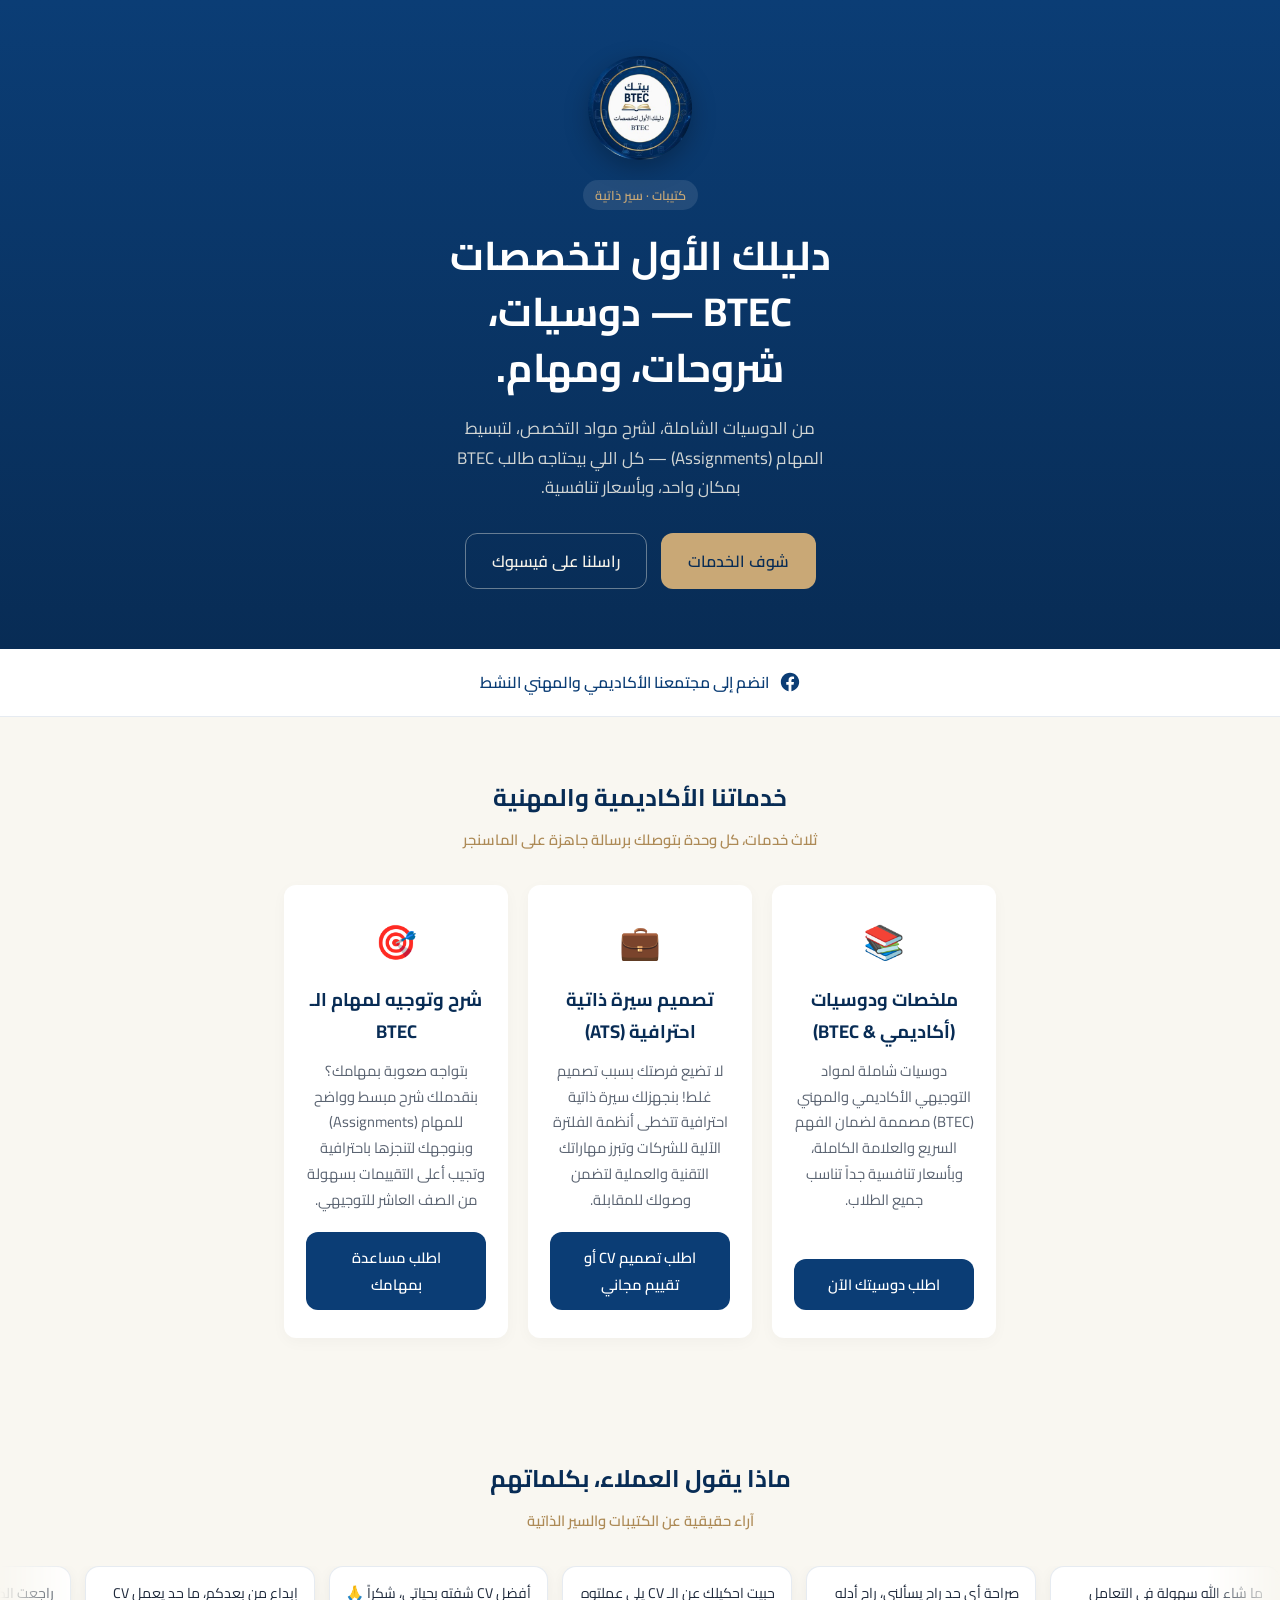
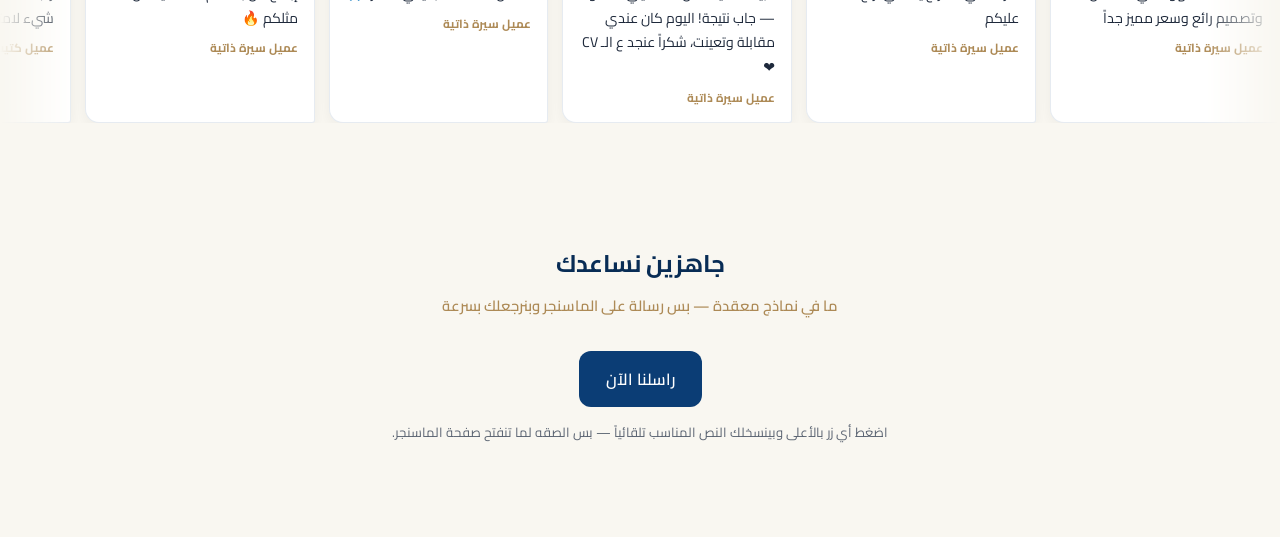
==== index.html @ 7768e893 "Rename portfolio-ar.html to index.html" ====
<!DOCTYPE html>
<html lang="ar" dir="rtl">
<head>
<meta charset="UTF-8">
<meta name="viewport" content="width=device-width, initial-scale=1, viewport-fit=cover">
<title>بيتك BTEC — دليلك الأول لتخصصات BTEC</title>
<link rel="preconnect" href="https://fonts.googleapis.com">
<link rel="preconnect" href="https://fonts.gstatic.com" crossorigin>
<link href="https://fonts.googleapis.com/css2?family=Cairo:wght@400;500;600;700;800&display=swap" rel="stylesheet">
<link rel="stylesheet" href="style.css">
</head>
<body>

<section class="hero">
  <div class="wrap">
    <img class="logo" src="[data-uri]" alt="شعار بيتك BTEC">
    <span class="tab">كتيبات · سير ذاتية</span>
    <h1>دليلك الأول لتخصصات BTEC — دوسيات، شروحات، ومهام.</h1>
    <p>من الدوسيات الشاملة، لشرح مواد التخصص، لتبسيط المهام (Assignments) — كل اللي بيحتاجه طالب BTEC بمكان واحد، وبأسعار تنافسية.</p>
    <div class="cta-row">
      <a class="btn btn-primary" href="#services">شوف الخدمات</a>
      <a class="btn btn-ghost" href="https://www.facebook.com/profile.php?id=61588063956207" target="_blank" rel="noopener">راسلنا على فيسبوك</a>
    </div>
  </div>
</section>

<div class="social-bar">
  <div class="wrap">
    <a href="https://www.facebook.com/profile.php?id=61588063956207" target="_blank" rel="noopener">
      <svg width="22" height="22" viewBox="0 0 24 24" fill="none"><path d="M22 12.06C22 6.5 17.52 2 12 2S2 6.5 2 12.06c0 5 3.66 9.15 8.44 9.94v-7.03H7.9v-2.91h2.54V9.85c0-2.5 1.49-3.89 3.77-3.89 1.09 0 2.23.2 2.23.2v2.46h-1.26c-1.24 0-1.63.77-1.63 1.56v1.88h2.78l-.44 2.91h-2.34V22c4.78-.79 8.44-4.94 8.44-9.94Z" fill="#0B3D75"/></svg>
      انضم إلى مجتمعنا الأكاديمي والمهني النشط
    </a>
  </div>
</div>

<section id="services">
  <div class="wrap">
    <div class="section-head">
      <h2>خدماتنا الأكاديمية والمهنية</h2>
      <p>ثلاث خدمات، كل وحدة بتوصلك برسالة جاهزة على الماسنجر</p>
    </div>
    <div class="services-grid">

      <div class="card service-card">
        <div class="service-icon">📚</div>
        <h3>ملخصات ودوسيات (أكاديمي &amp; BTEC)</h3>
        <p>دوسيات شاملة لمواد التوجيهي الأكاديمي والمهني (BTEC) مصممة لضمان الفهم السريع والعلامة الكاملة، وبأسعار تنافسية جداً تناسب جميع الطلاب.</p>
        <button class="service-btn" onclick="goMessenger('مرحباً، أريد الاستفسار عن الدوسيات المتوفرة')">اطلب دوسيتك الآن</button>
      </div>

      <div class="card service-card">
        <div class="service-icon">💼</div>
        <h3>تصميم سيرة ذاتية احترافية (ATS)</h3>
        <p>لا تضيع فرصتك بسبب تصميم غلط! بنجهزلك سيرة ذاتية احترافية تتخطى أنظمة الفلترة الآلية للشركات وتبرز مهاراتك التقنية والعملية لتضمن وصولك للمقابلة.</p>
        <button class="service-btn" onclick="goMessenger('مرحباً، مهتم بخدمة تصميم السيرة الذاتية بنظام ATS / أو تقييم سيرتي الحالية')">اطلب تصميم CV أو تقييم مجاني</button>
      </div>

      <div class="card service-card">
        <div class="service-icon">🎯</div>
        <h3>شرح وتوجيه لمهام الـ BTEC</h3>
        <p>بتواجه صعوبة بمهامك؟ بنقدملك شرح مبسط وواضح للمهام (Assignments) وبنوجهك لتنجزها باحترافية وتجيب أعلى التقييمات بسهولة من الصف العاشر للتوجيهي.</p>
        <button class="service-btn" onclick="goMessenger('مرحباً، عندي مهمة BTEC ومحتاج مساعدة بشرحها')">اطلب مساعدة بمهامك</button>
      </div>

    </div>
  </div>
</section>

<section id="wall">
  <div class="wrap">
    <div class="section-head">
      <h2>ماذا يقول العملاء، بكلماتهم</h2>
      <p>آراء حقيقية عن الكتيبات والسير الذاتية</p>
    </div>
  </div>
  <div class="marquee">
    <div class="marquee-track">
      <div class="bubble">ما شاء الله سهولة في التعامل وتصميم رائع وسعر مميز جداً<span class="tag">عميل سيرة ذاتية</span></div>
      <div class="bubble">صراحة أي حد راح يسألني، راح أدله عليكم<span class="tag">عميل سيرة ذاتية</span></div>
      <div class="bubble">حبيت احكيلك عن الـ CV يلي عملتوه — جاب نتيجة! اليوم كان عندي مقابلة وتعينت، شكراً عنجد ع الـ CV ❤️<span class="tag">عميل سيرة ذاتية</span></div>
      <div class="bubble">أفضل CV شفته بحياتي، شكراً 🙏<span class="tag">عميل سيرة ذاتية</span></div>
      <div class="bubble">إبداع من بعدكم، ما حد يعمل CV مثلكم 🔥<span class="tag">عميل سيرة ذاتية</span></div>
      <div class="bubble">راجعت الكتيب مرتين وكان أقرب شيء لامتحاني الفعلي<span class="tag">عميل كتيب</span></div>
      <div class="bubble">ما شاء الله سهولة في التعامل وتصميم رائع وسعر مميز جداً<span class="tag">عميل سيرة ذاتية</span></div>
      <div class="bubble">صراحة أي حد راح يسألني، راح أدله عليكم<span class="tag">عميل سيرة ذاتية</span></div>
      <div class="bubble">حبيت احكيلك عن الـ CV يلي عملتوه — جاب نتيجة! اليوم كان عندي مقابلة وتعينت، شكراً عنجد ع الـ CV ❤️<span class="tag">عميل سيرة ذاتية</span></div>
      <div class="bubble">أفضل CV شفته بحياتي، شكراً 🙏<span class="tag">عميل سيرة ذاتية</span></div>
      <div class="bubble">إبداع من بعدكم، ما حد يعمل CV مثلكم 🔥<span class="tag">عميل سيرة ذاتية</span></div>
      <div class="bubble">راجعت الكتيب مرتين وكان أقرب شيء لامتحاني الفعلي<span class="tag">عميل كتيب</span></div>
    </div>
  </div>
</section>

<footer id="contact">
  <div class="wrap" style="text-align:center;">
    <div class="section-head">
      <h2>جاهزين نساعدك</h2>
      <p>ما في نماذج معقدة — بس رسالة على الماسنجر وبنرجعلك بسرعة</p>
    </div>
    <a class="btn btn-primary" style="background:var(--primary);color:#fff;" href="https://www.facebook.com/profile.php?id=61588063956207" target="_blank" rel="noopener">راسلنا الآن</a>
    <p class="note">اضغط أي زر بالأعلى وبينسخلك النص المناسب تلقائياً — بس الصقه لما تنفتح صفحة الماسنجر.</p>
  </div>
</footer>

<script>
function goMessenger(msg){
  try{ navigator.clipboard.writeText(msg); }catch(e){}
  window.open('https://m.me/61588063956207', '_blank');
}
</script>
</body>
</html>
---- style.css ----
:root{
    --primary:#0B3D75; --primary-dk:#082C55; --gold:#C9A876; --gold-dk:#AD8A56;
    --bg:#F9F7F1; --card:#FFFFFF; --text:#1E293B; --muted:#5B6472;
    --line:rgba(11,61,117,.10);
    --cream-text:#F5F2E9;
    padding-top: env(safe-area-inset-top,0px); padding-bottom: env(safe-area-inset-bottom,0px);
  }
  *{box-sizing:border-box;}
  html{scroll-padding-top:env(safe-area-inset-top,0px); scroll-behavior:smooth;}
  body{margin:0;background:var(--bg);color:var(--text);font-family:'Cairo',system-ui,sans-serif;line-height:1.75;}
  h1,h2,h3{font-family:'Cairo',sans-serif;font-weight:700;margin:0;color:var(--primary-dk);}
  a{color:inherit;}
  img{max-width:100%;border-radius:10px;}
  .wrap{max-width:760px;margin:0 auto;padding:0 24px;}
  .tab{display:inline-block;padding:4px 12px;border-radius:20px;font-size:.8rem;color:var(--gold-dk);background:rgba(201,168,118,.15);margin-bottom:18px;font-weight:600;}

  /* HERO */
  .hero{background:linear-gradient(180deg,var(--primary) 0%,var(--primary-dk) 100%);color:var(--cream-text);padding:56px 0 60px;text-align:center;}
  .hero .wrap{max-width:680px;}
  .logo{width:104px;height:104px;border-radius:50%;object-fit:cover;margin:0 auto 20px;display:block;box-shadow:0 8px 24px rgba(0,0,0,.25);}
  .hero .tab{background:rgba(255,255,255,.1);color:var(--gold);}
  .hero h1{font-size:clamp(1.8rem,5vw,2.5rem);line-height:1.4;max-width:18ch;margin:0 auto;color:#fff;}
  .hero p{font-size:1.05rem;color:rgba(245,242,233,.85);max-width:44ch;margin:18px auto 0;}
  .cta-row{display:flex;gap:14px;flex-wrap:wrap;margin-top:30px;justify-content:center;}
  .btn{display:inline-block;padding:13px 26px;border-radius:12px;font-size:1rem;font-weight:600;text-decoration:none;border:1px solid transparent;transition:transform .15s ease;}
  .btn:hover{transform:translateY(-1px);}
  .btn-primary{background:var(--gold);color:var(--primary-dk);}
  .btn-ghost{border-color:rgba(245,242,233,.4);color:var(--cream-text);}

  /* SOCIAL BAR */
  .social-bar{background:var(--card);border-bottom:1px solid var(--line);padding:20px 0;}
  .social-bar .wrap{display:flex;align-items:center;justify-content:center;gap:10px;text-align:center;flex-wrap:wrap;}
  .social-bar a{display:flex;align-items:center;gap:10px;font-weight:600;color:var(--primary);text-decoration:none;font-size:.98rem;}
  .social-bar svg{flex:0 0 auto;}

  section{padding:60px 0;}
  .section-head{margin-bottom:32px;text-align:center;}
  .section-head h2{font-size:1.5rem;max-width:24ch;margin:0 auto;}
  .section-head p{color:var(--gold-dk);font-size:.92rem;margin-top:8px;font-weight:600;}

  /* CARD */
  .card{background:var(--card);border-radius:12px;box-shadow:0px 4px 15px rgba(0,0,0,0.03);padding:22px;}

  /* SERVICE CARDS */
  .services-grid{display:grid;grid-template-columns:repeat(3,1fr);gap:20px;}
  @media (max-width:760px){.services-grid{grid-template-columns:1fr;}}
  .service-card{display:flex;flex-direction:column;text-align:center;padding:28px 22px;transition:transform .15s ease;}
  .service-card:hover{transform:translateY(-3px);}
  .service-icon{font-size:2.1rem;margin-bottom:12px;}
  .service-card h3{font-size:1.15rem;margin-bottom:10px;}
  .service-card p{font-size:.92rem;color:var(--muted);flex:1;margin:0 0 20px;}
  .service-btn{display:inline-block;background:var(--primary);color:#fff;text-decoration:none;padding:12px 20px;border-radius:12px;font-weight:600;font-size:.92rem;border:none;cursor:pointer;font-family:inherit;transition:background .15s ease;}
  .service-btn:hover{background:var(--primary-dk);}
  .service-hint{font-size:.74rem;color:var(--muted);margin-top:10px;}

  /* WALL OF LOVE */
  .marquee{overflow:hidden;position:relative;-webkit-mask-image:linear-gradient(90deg,transparent,#000 6%,#000 94%,transparent);mask-image:linear-gradient(90deg,transparent,#000 6%,#000 94%,transparent);}
  .marquee-track{display:flex;gap:14px;width:max-content;animation:scrollrtl 36s linear infinite;}
  .marquee:hover .marquee-track{animation-play-state:paused;}
  @keyframes scrollrtl{from{transform:translateX(0);}to{transform:translateX(50%);}}
  .bubble{background:var(--card);color:var(--text);padding:14px 16px;border-radius:14px 14px 3px 14px;font-size:.88rem;max-width:230px;flex:0 0 auto;box-shadow:0px 4px 15px rgba(0,0,0,0.05);border:1px solid var(--line);}
  .bubble .tag{display:block;color:var(--gold-dk);font-size:.74rem;margin-top:8px;font-weight:700;}
  @media (prefers-reduced-motion: reduce){.marquee-track{animation:none;}}

  /* FOOTER FORM */
  footer{padding:60px 0 80px;}
  .field{margin-bottom:16px;}
  label{display:block;font-size:.86rem;margin-bottom:6px;color:var(--gold-dk);font-weight:600;}
  input,select{width:100%;padding:12px 14px;border:1px solid var(--line);border-radius:10px;background:var(--card);color:var(--text);font-family:inherit;font-size:.96rem;}
  input:focus,select:focus{outline:2px solid var(--gold);outline-offset:1px;}
  .submit-btn{background:var(--primary);color:#fff;border:none;padding:13px 28px;border-radius:12px;font-size:.98rem;cursor:pointer;font-family:inherit;font-weight:600;}
  .submit-btn:hover{background:var(--primary-dk);}
  .note{font-size:.82rem;color:var(--muted);margin-top:14px;}
  .status{font-size:.9rem;margin-top:12px;color:var(--primary);}
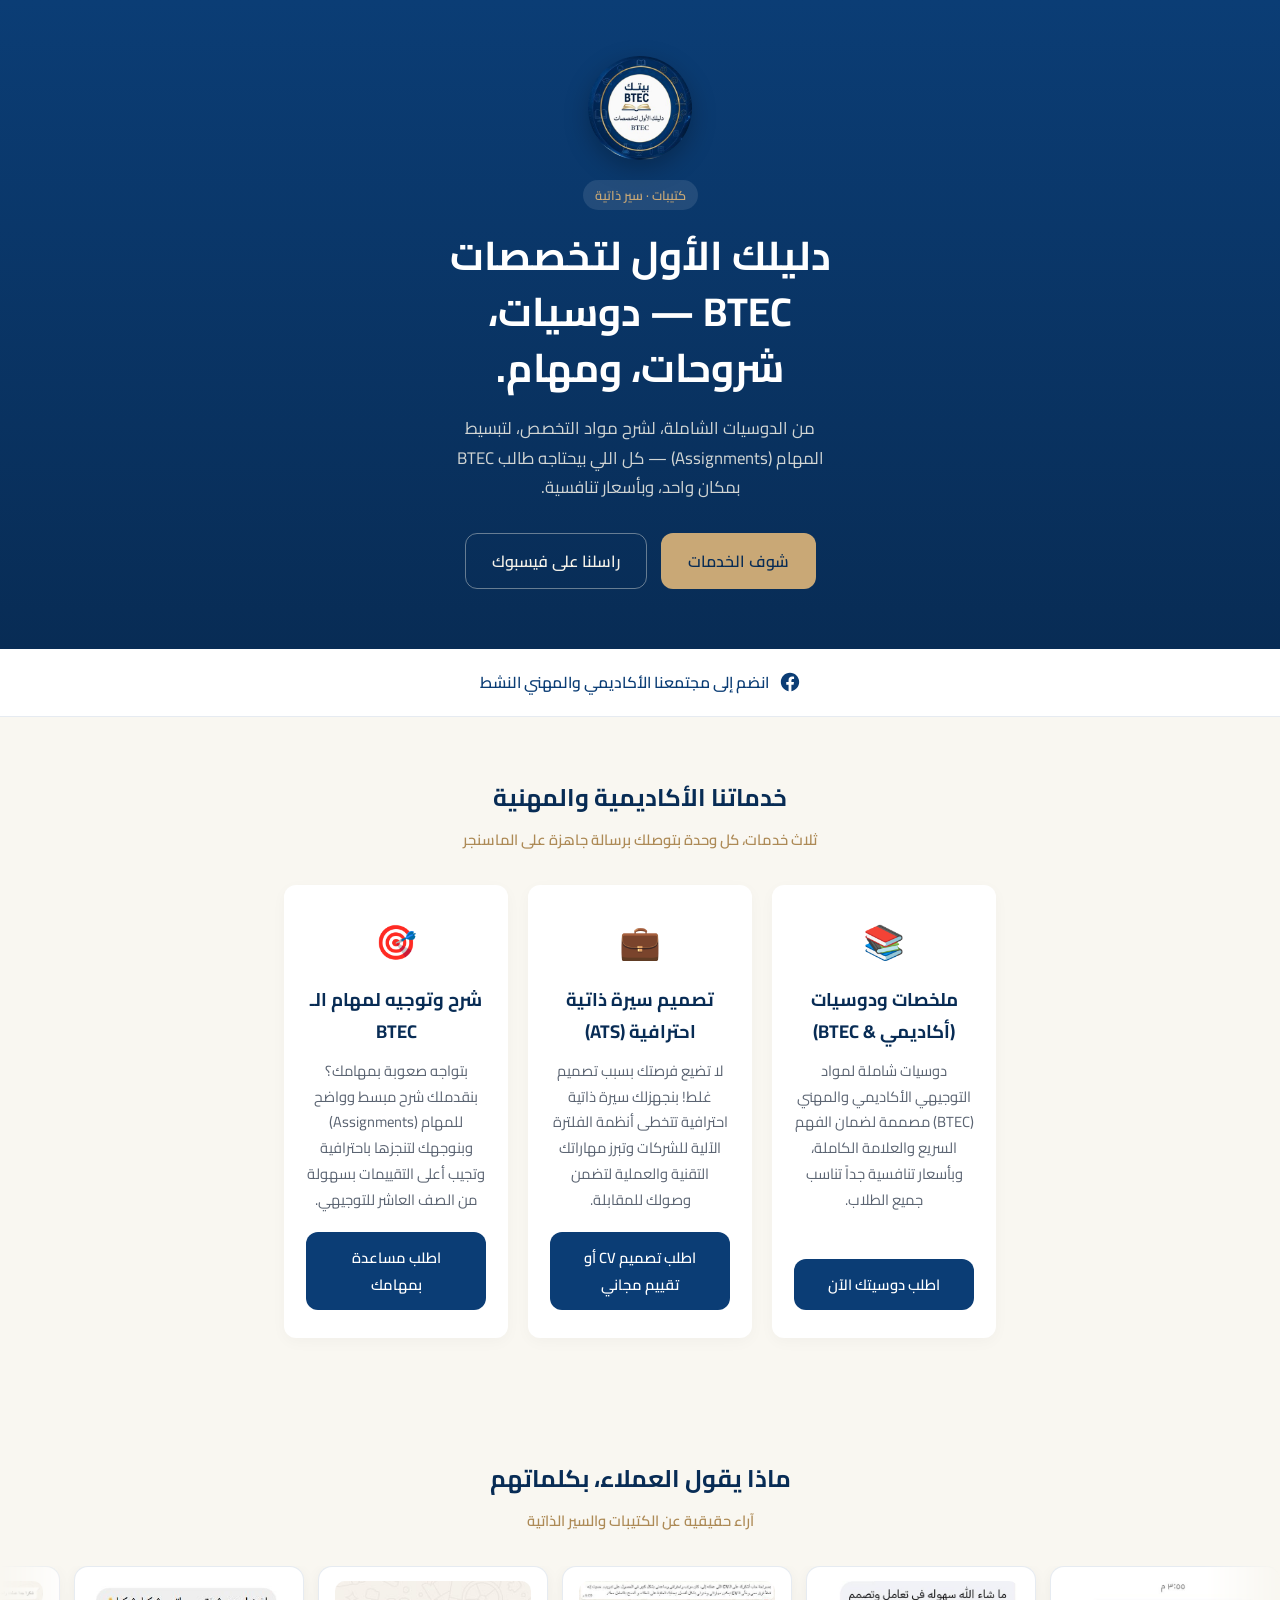
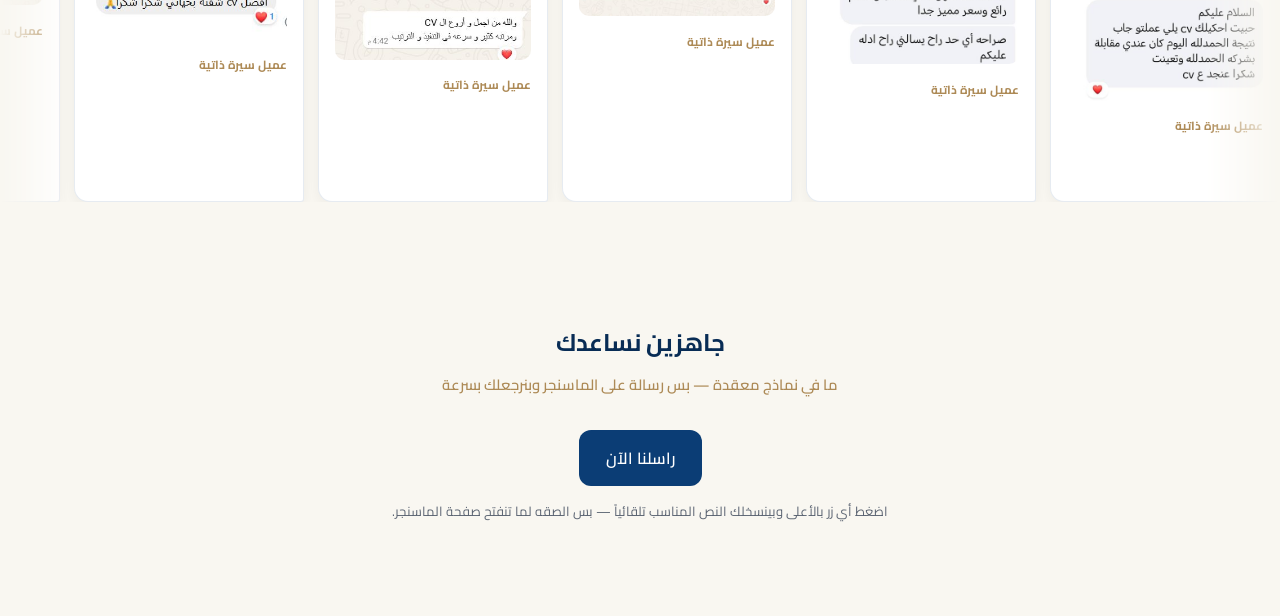
==== commit 283c208e: "Add real feedback screenshots" ====
--- a/index.html
+++ b/index.html
@@ -75,19 +75,25 @@
   </div>
   <div class="marquee">
     <div class="marquee-track">
-      <div class="bubble">ما شاء الله سهولة في التعامل وتصميم رائع وسعر مميز جداً<span class="tag">عميل سيرة ذاتية</span></div>
-      <div class="bubble">صراحة أي حد راح يسألني، راح أدله عليكم<span class="tag">عميل سيرة ذاتية</span></div>
-      <div class="bubble">حبيت احكيلك عن الـ CV يلي عملتوه — جاب نتيجة! اليوم كان عندي مقابلة وتعينت، شكراً عنجد ع الـ CV ❤️<span class="tag">عميل سيرة ذاتية</span></div>
-      <div class="bubble">أفضل CV شفته بحياتي، شكراً 🙏<span class="tag">عميل سيرة ذاتية</span></div>
-      <div class="bubble">إبداع من بعدكم، ما حد يعمل CV مثلكم 🔥<span class="tag">عميل سيرة ذاتية</span></div>
-      <div class="bubble">راجعت الكتيب مرتين وكان أقرب شيء لامتحاني الفعلي<span class="tag">عميل كتيب</span></div>
-      <div class="bubble">ما شاء الله سهولة في التعامل وتصميم رائع وسعر مميز جداً<span class="tag">عميل سيرة ذاتية</span></div>
-      <div class="bubble">صراحة أي حد راح يسألني، راح أدله عليكم<span class="tag">عميل سيرة ذاتية</span></div>
-      <div class="bubble">حبيت احكيلك عن الـ CV يلي عملتوه — جاب نتيجة! اليوم كان عندي مقابلة وتعينت، شكراً عنجد ع الـ CV ❤️<span class="tag">عميل سيرة ذاتية</span></div>
-      <div class="bubble">أفضل CV شفته بحياتي، شكراً 🙏<span class="tag">عميل سيرة ذاتية</span></div>
-      <div class="bubble">إبداع من بعدكم، ما حد يعمل CV مثلكم 🔥<span class="tag">عميل سيرة ذاتية</span></div>
-      <div class="bubble">راجعت الكتيب مرتين وكان أقرب شيء لامتحاني الفعلي<span class="tag">عميل كتيب</span></div>
-    </div>
+      <div class="bubble"><img src="[data-uri]" alt="تقييم عميل" loading="lazy"><span class="tag">عميل سيرة ذاتية</span></div>
+      <div class="bubble"><img src="[data-uri]" alt="تقييم عميل" loading="lazy"><span class="tag">عميل سيرة ذاتية</span></div>
+      <div class="bubble"><img src="[data-uri]" alt="تقييم عميل" loading="lazy"><span class="tag">عميل سيرة ذاتية</span></div>
+      <div class="bubble"><img src="[data-uri]" alt="تقييم عميل" loading="lazy"><span class="tag">عميل سيرة ذاتية</span></div>
+      <div class="bubble"><img src="[data-uri]" alt="تقييم عميل" loading="lazy"><span class="tag">عميل سيرة ذاتية</span></div>
+      <div class="bubble"><img src="[data-uri]" alt="تقييم عميل" loading="lazy"><span class="tag">عميل سيرة ذاتية</span></div>
+      <div class="bubble"><img src="[data-uri]" alt="تقييم عميل" loading="lazy"><span class="tag">عميل دوسية</span></div>
+      <div class="bubble"><img src="[data-uri]" alt="تقييم عميل" loading="lazy"><span class="tag">عميل دوسية</span></div>
+      <div class="bubble"><img src="[data-uri]" alt="تقييم عميل" loading="lazy"><span class="tag">عميل دوسية</span></div>
+      <div class="bubble"><img src="[data-uri]" alt="تقييم عميل" loading="lazy"><span class="tag">عميل سيرة ذاتية</span></div>
+      <div class="bubble"><img src="[data-uri]" alt="تقييم عميل" loading="lazy"><span class="tag">عميل سيرة ذاتية</span></div>
+      <div class="bubble"><img src="[data-uri]" alt="تقييم عميل" loading="lazy"><span class="tag">عميل سيرة ذاتية</span></div>
+      <div class="bubble"><img src="[data-uri]" alt="تقييم عميل" loading="lazy"><span class="tag">عميل سيرة ذاتية</span></div>
+      <div class="bubble"><img src="[data-uri]" alt="تقييم عميل" loading="lazy"><span class="tag">عميل سيرة ذاتية</span></div>
+      <div  class="bubble bubble--large"><img   src="[data-uri]" alt="تقييم عميل" loading="lazy"><span class="tag">عميل سيرة ذاتية</span></div>
+      <div class="bubble"><img src="[data-uri]" alt="تقييم عميل" loading="lazy"><span class="tag">عميل دوسية</span></div>
+      <div class="bubble"><img src="[data-uri]" alt="تقييم عميل" loading="lazy"><span class="tag">عميل دوسية</span></div>
+      <div class="bubble"><img src="[data-uri]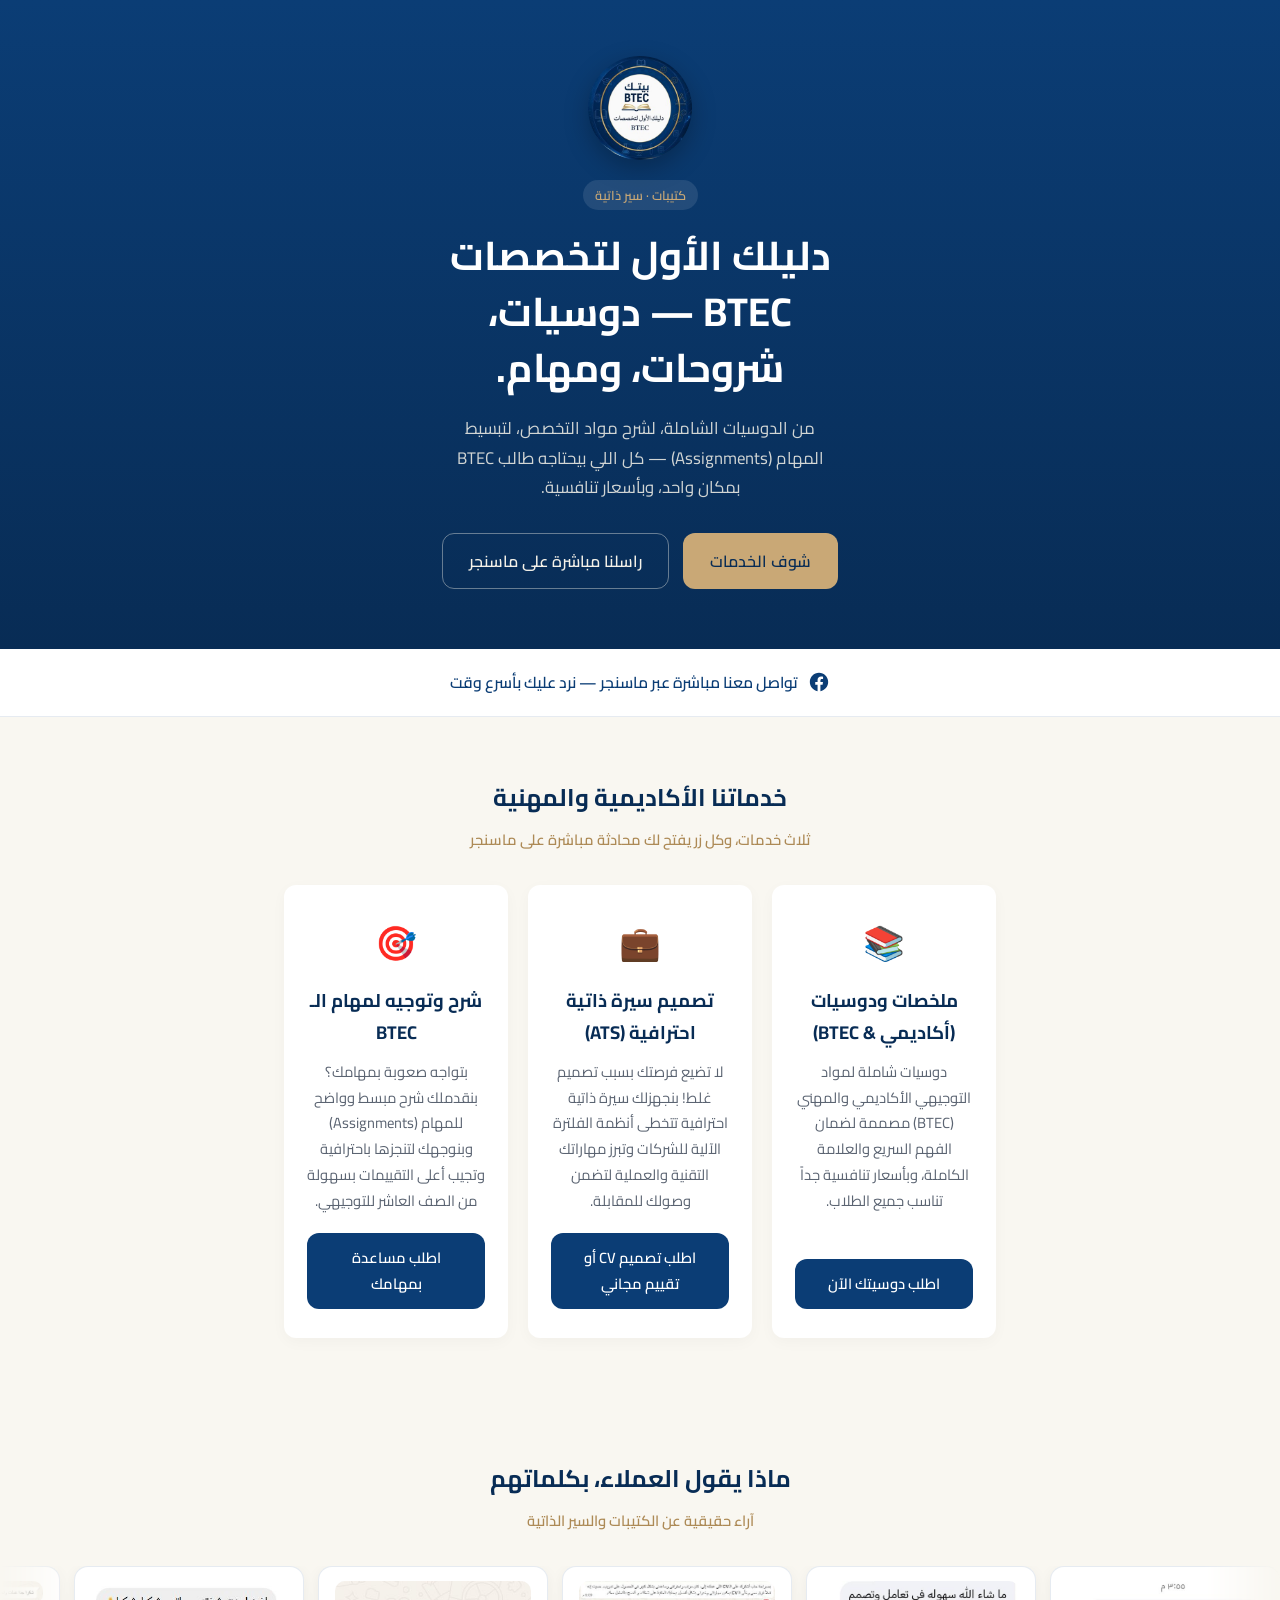
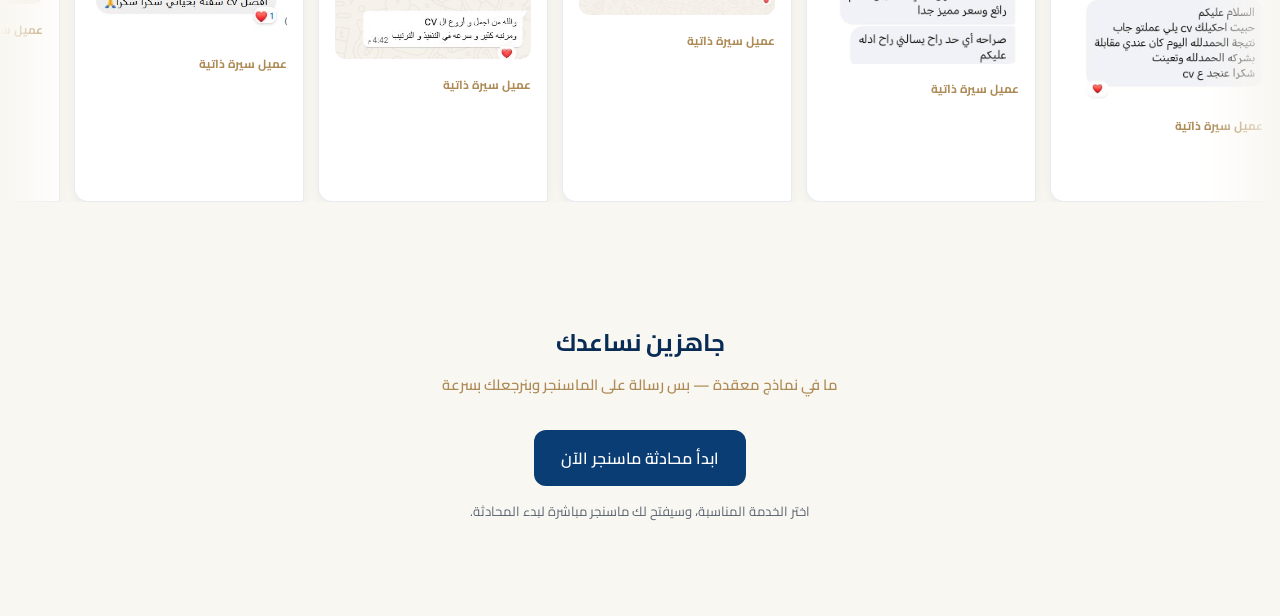
==== commit 1391a82f: "Improve Messenger contact flow and animations" ====
--- a/index.html
+++ b/index.html
@@ -7,11 +7,12 @@
 <link rel="preconnect" href="https://fonts.googleapis.com">
 <link rel="preconnect" href="https://fonts.gstatic.com" crossorigin>
 <link href="https://fonts.googleapis.com/css2?family=Cairo:wght@400;500;600;700;800&display=swap" rel="stylesheet">
+<script>document.documentElement.classList.add("js-enabled");</script>
 <link rel="stylesheet" href="style.css">
 </head>
 <body>
 
-<section class="hero">
+<section class="hero" data-reveal>
   <div class="wrap">
     <img class="logo" src="[data-uri]" alt="شعار بيتك BTEC">
     <span class="tab">كتيبات · سير ذاتية</span>
@@ -19,25 +20,25 @@
     <p>من الدوسيات الشاملة، لشرح مواد التخصص، لتبسيط المهام (Assignments) — كل اللي بيحتاجه طالب BTEC بمكان واحد، وبأسعار تنافسية.</p>
     <div class="cta-row">
       <a class="btn btn-primary" href="#services">شوف الخدمات</a>
-      <a class="btn btn-ghost" href="https://www.facebook.com/profile.php?id=61588063956207" target="_blank" rel="noopener">راسلنا على فيسبوك</a>
+      <a class="btn btn-ghost" href="https://m.me/61588063956207" target="_blank" rel="noopener noreferrer">راسلنا مباشرة على ماسنجر</a>
     </div>
   </div>
 </section>
 
-<div class="social-bar">
+<div class="social-bar" data-reveal>
   <div class="wrap">
-    <a href="https://www.facebook.com/profile.php?id=61588063956207" target="_blank" rel="noopener">
+    <a href="https://m.me/61588063956207" target="_blank" rel="noopener noreferrer">
       <svg width="22" height="22" viewBox="0 0 24 24" fill="none"><path d="M22 12.06C22 6.5 17.52 2 12 2S2 6.5 2 12.06c0 5 3.66 9.15 8.44 9.94v-7.03H7.9v-2.91h2.54V9.85c0-2.5 1.49-3.89 3.77-3.89 1.09 0 2.23.2 2.23.2v2.46h-1.26c-1.24 0-1.63.77-1.63 1.56v1.88h2.78l-.44 2.91h-2.34V22c4.78-.79 8.44-4.94 8.44-9.94Z" fill="#0B3D75"/></svg>
-      انضم إلى مجتمعنا الأكاديمي والمهني النشط
+      تواصل معنا مباشرة عبر ماسنجر — نرد عليك بأسرع وقت
     </a>
   </div>
 </div>
 
-<section id="services">
+<section id="services" data-reveal>
   <div class="wrap">
     <div class="section-head">
       <h2>خدماتنا الأكاديمية والمهنية</h2>
-      <p>ثلاث خدمات، كل وحدة بتوصلك برسالة جاهزة على الماسنجر</p>
+      <p>ثلاث خدمات، وكل زر يفتح لك محادثة مباشرة على ماسنجر</p>
     </div>
     <div class="services-grid">
 
@@ -45,28 +46,28 @@
         <div class="service-icon">📚</div>
         <h3>ملخصات ودوسيات (أكاديمي &amp; BTEC)</h3>
         <p>دوسيات شاملة لمواد التوجيهي الأكاديمي والمهني (BTEC) مصممة لضمان الفهم السريع والعلامة الكاملة، وبأسعار تنافسية جداً تناسب جميع الطلاب.</p>
-        <button class="service-btn" onclick="goMessenger('مرحباً، أريد الاستفسار عن الدوسيات المتوفرة')">اطلب دوسيتك الآن</button>
+        <a class="service-btn" href="https://m.me/61588063956207?ref=btec-materials" target="_blank" rel="noopener noreferrer">اطلب دوسيتك الآن</a>
       </div>
 
       <div class="card service-card">
         <div class="service-icon">💼</div>
         <h3>تصميم سيرة ذاتية احترافية (ATS)</h3>
         <p>لا تضيع فرصتك بسبب تصميم غلط! بنجهزلك سيرة ذاتية احترافية تتخطى أنظمة الفلترة الآلية للشركات وتبرز مهاراتك التقنية والعملية لتضمن وصولك للمقابلة.</p>
-        <button class="service-btn" onclick="goMessenger('مرحباً، مهتم بخدمة تصميم السيرة الذاتية بنظام ATS / أو تقييم سيرتي الحالية')">اطلب تصميم CV أو تقييم مجاني</button>
+        <a class="service-btn" href="https://m.me/61588063956207?ref=ats-cv" target="_blank" rel="noopener noreferrer">اطلب تصميم CV أو تقييم مجاني</a>
       </div>
 
       <div class="card service-card">
         <div class="service-icon">🎯</div>
         <h3>شرح وتوجيه لمهام الـ BTEC</h3>
         <p>بتواجه صعوبة بمهامك؟ بنقدملك شرح مبسط وواضح للمهام (Assignments) وبنوجهك لتنجزها باحترافية وتجيب أعلى التقييمات بسهولة من الصف العاشر للتوجيهي.</p>
-        <button class="service-btn" onclick="goMessenger('مرحباً، عندي مهمة BTEC ومحتاج مساعدة بشرحها')">اطلب مساعدة بمهامك</button>
+        <a class="service-btn" href="https://m.me/61588063956207?ref=btec-assignment" target="_blank" rel="noopener noreferrer">اطلب مساعدة بمهامك</a>
       </div>
 
     </div>
   </div>
 </section>
 
-<section id="wall">
+<section id="wall" data-reveal>
   <div class="wrap">
     <div class="section-head">
       <h2>ماذا يقول العملاء، بكلماتهم</h2>
@@ -97,22 +98,36 @@
   </div>
 </section>
 
-<footer id="contact">
-  <div class="wrap" style="text-align:center;">
+<footer id="contact" data-reveal>
+  <div class="wrap contact-content">
     <div class="section-head">
       <h2>جاهزين نساعدك</h2>
       <p>ما في نماذج معقدة — بس رسالة على الماسنجر وبنرجعلك بسرعة</p>
     </div>
-    <a class="btn btn-primary" style="background:var(--primary);color:#fff;" href="https://www.facebook.com/profile.php?id=61588063956207" target="_blank" rel="noopener">راسلنا الآن</a>
-    <p class="note">اضغط أي زر بالأعلى وبينسخلك النص المناسب تلقائياً — بس الصقه لما تنفتح صفحة الماسنجر.</p>
+    <a class="btn btn-primary contact-btn" href="https://m.me/61588063956207" target="_blank" rel="noopener noreferrer">ابدأ محادثة ماسنجر الآن</a>
+    <p class="note">اختر الخدمة المناسبة، وسيفتح لك ماسنجر مباشرة لبدء المحادثة.</p>
   </div>
 </footer>
 
 <script>
-function goMessenger(msg){
-  try{ navigator.clipboard.writeText(msg); }catch(e){}
-  window.open('https://m.me/61588063956207', '_blank');
-}
+  // Reveal content as it enters the viewport; keep it visible without motion support.
+  const revealItems = document.querySelectorAll("[data-reveal]");
+  const reduceMotion = window.matchMedia("(prefers-reduced-motion: reduce)").matches;
+
+  if (!("IntersectionObserver" in window) || reduceMotion) {
+    revealItems.forEach((item) => item.classList.add("is-visible"));
+  } else {
+    const revealObserver = new IntersectionObserver((entries, observer) => {
+      entries.forEach((entry) => {
+        if (entry.isIntersecting) {
+          entry.target.classList.add("is-visible");
+          observer.unobserve(entry.target);
+        }
+      });
+    }, { threshold: 0.12, rootMargin: "0px 0px -32px 0px" });
+
+    revealItems.forEach((item) => revealObserver.observe(item));
+  }
 </script>
 </body>
 </html>
--- a/style.css
+++ b/style.css
@@ -364,3 +364,78 @@
   height: auto;
 }
 /* ...existing code... */
+
+/* Subtle scroll reveals, interaction feedback, and accessible focus states. */
+html.js-enabled [data-reveal] {
+  opacity: 0;
+  transform: translateY(18px);
+  transition: opacity 0.65s ease, transform 0.65s ease;
+}
+
+html.js-enabled [data-reveal].is-visible {
+  opacity: 1;
+  transform: translateY(0);
+}
+
+.btn,
+.service-btn,
+.submit-btn {
+  transition: transform 0.2s ease, box-shadow 0.2s ease, background-color 0.2s ease;
+}
+
+.btn:hover,
+.service-btn:hover,
+.submit-btn:hover {
+  transform: translateY(-2px);
+  box-shadow: 0 8px 20px rgba(8, 44, 85, 0.16);
+}
+
+.service-card {
+  border: 1px solid transparent;
+  transition: transform 0.25s ease, box-shadow 0.25s ease, border-color 0.25s ease;
+}
+
+.service-card:hover {
+  border-color: var(--line);
+  box-shadow: 0 14px 30px rgba(8, 44, 85, 0.1);
+}
+
+.service-btn {
+  text-align: center;
+}
+
+.contact-content {
+  text-align: center;
+}
+
+.contact-btn {
+  background: var(--primary);
+  color: #fff;
+}
+
+a:focus-visible,
+button:focus-visible,
+input:focus-visible,
+select:focus-visible {
+  outline: 3px solid var(--gold);
+  outline-offset: 4px;
+}
+
+@media (prefers-reduced-motion: reduce) {
+  html {
+    scroll-behavior: auto;
+  }
+
+  html.js-enabled [data-reveal] {
+    opacity: 1;
+    transform: none;
+    transition: none;
+  }
+
+  .btn,
+  .service-btn,
+  .submit-btn,
+  .service-card {
+    transition: none;
+  }
+}
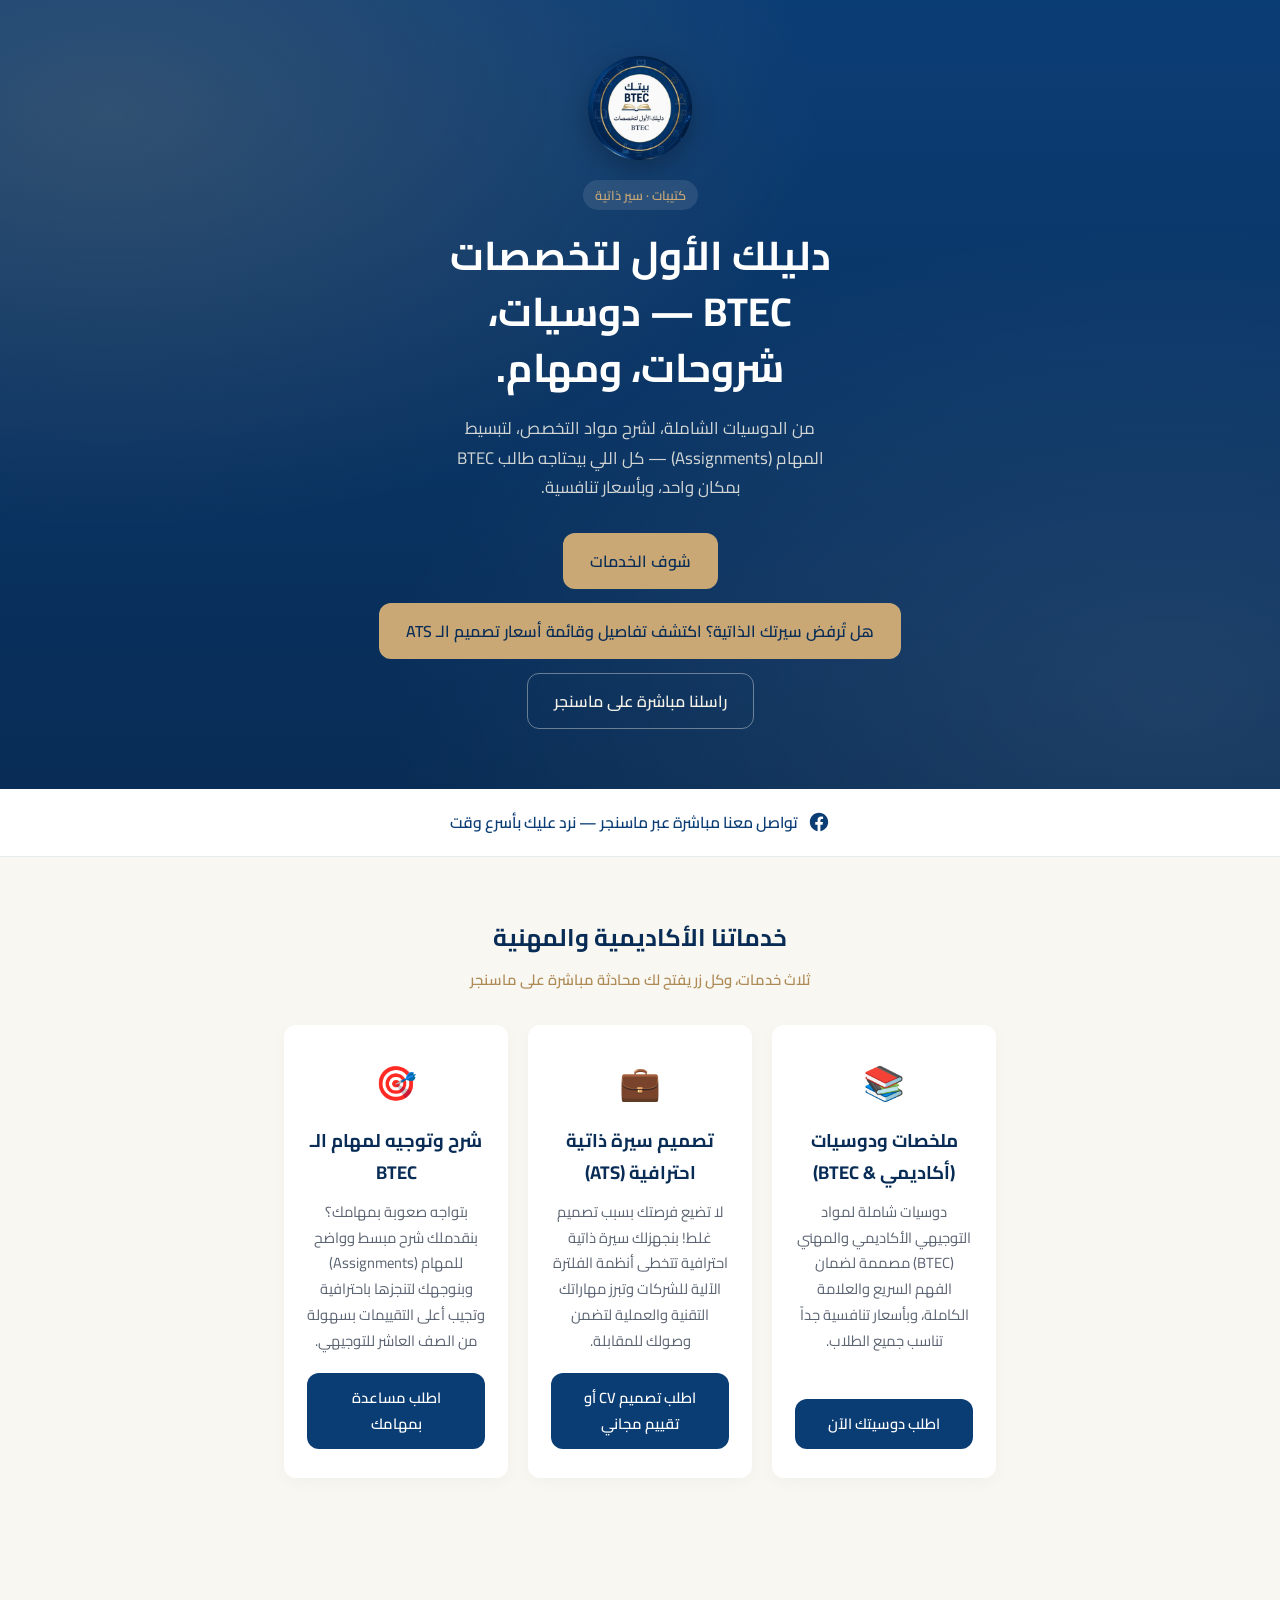
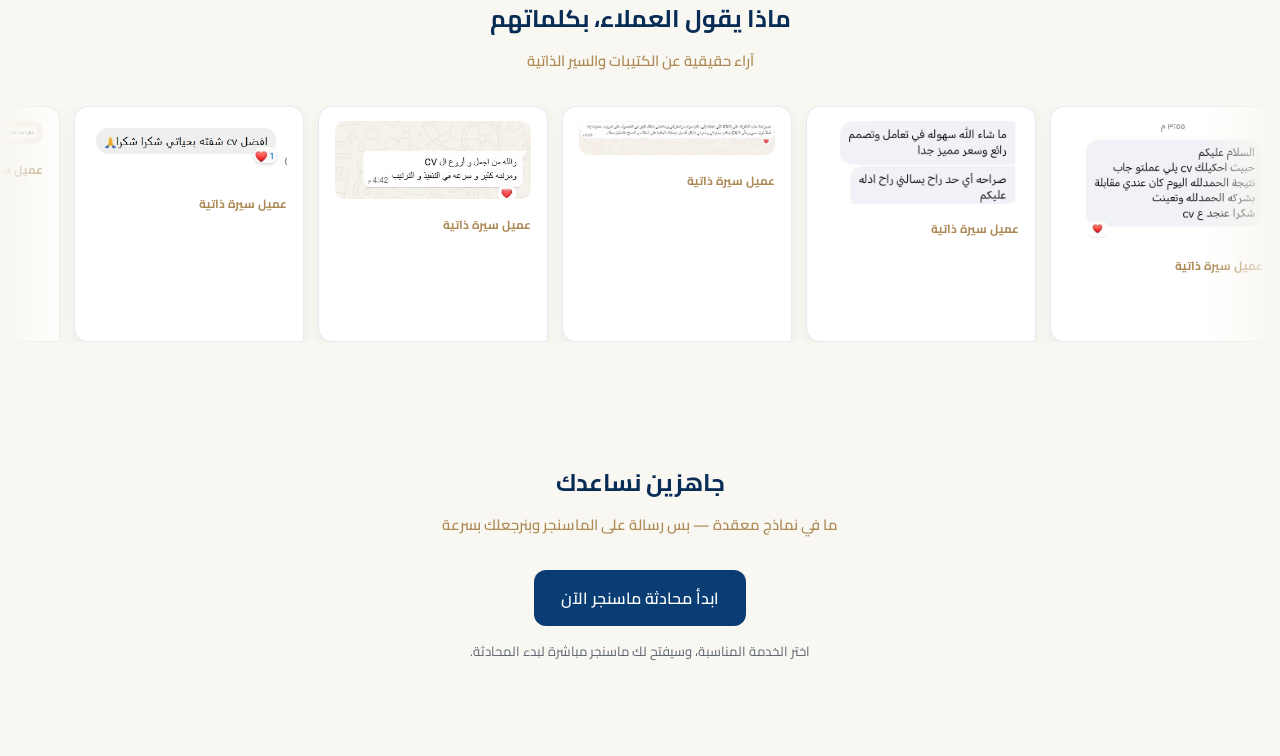
==== commit 1d79f359: "Add services page and update main page" ====
--- a/index.html
+++ b/index.html
@@ -20,6 +20,7 @@
     <p>من الدوسيات الشاملة، لشرح مواد التخصص، لتبسيط المهام (Assignments) — كل اللي بيحتاجه طالب BTEC بمكان واحد، وبأسعار تنافسية.</p>
     <div class="cta-row">
       <a class="btn btn-primary" href="#services">شوف الخدمات</a>
+      <a class="btn btn-primary" href="services.html">هل تُرفض سيرتك الذاتية؟ اكتشف تفاصيل وقائمة أسعار تصميم الـ ATS</a>
       <a class="btn btn-ghost" href="https://m.me/61588063956207" target="_blank" rel="noopener noreferrer">راسلنا مباشرة على ماسنجر</a>
     </div>
   </div>
@@ -130,4 +131,4 @@
   }
 </script>
 </body>
-</html>
+</html>
--- a/style.css
+++ b/style.css
@@ -413,6 +413,97 @@
   color: #fff;
 }
 
+/* A calm welcome sequence keeps the first impression warm, not busy. */
+.hero {
+  position: relative;
+  isolation: isolate;
+  overflow: hidden;
+}
+
+.hero::before {
+  position: absolute;
+  z-index: -1;
+  inset: -24%;
+  background:
+    radial-gradient(ellipse at 22% 26%, rgba(201, 168, 118, 0.2), transparent 34%),
+    radial-gradient(ellipse at 78% 76%, rgba(255, 255, 255, 0.09), transparent 38%);
+  content: "";
+  animation: welcome-glow 18s ease-in-out infinite alternate;
+}
+
+.hero .wrap {
+  position: relative;
+}
+
+.hero.is-visible .logo,
+.hero.is-visible .tab,
+.hero.is-visible h1,
+.hero.is-visible p,
+.hero.is-visible .cta-row {
+  animation: welcome-enter 0.65s ease both;
+}
+
+.hero.is-visible .logo { animation-delay: 0.04s; }
+.hero.is-visible .tab { animation-delay: 0.12s; }
+.hero.is-visible h1 { animation-delay: 0.2s; }
+.hero.is-visible p { animation-delay: 0.28s; }
+.hero.is-visible .cta-row { animation-delay: 0.36s; }
+
+.logo {
+  transition: scale 0.35s ease, box-shadow 0.35s ease;
+}
+
+.hero.is-visible .logo:hover {
+  scale: 1.04;
+  box-shadow: 0 12px 30px rgba(0, 0, 0, 0.3);
+}
+
+.service-card .service-icon {
+  transition: transform 0.3s ease;
+}
+
+.service-card:hover .service-icon,
+.service-card:focus-within .service-icon {
+  transform: translateY(-3px) scale(1.08);
+}
+
+.social-bar a {
+  transition: color 0.2s ease, gap 0.2s ease;
+}
+
+.social-bar a:hover {
+  color: var(--gold-dk);
+  gap: 14px;
+}
+
+.btn:active,
+.service-btn:active,
+.submit-btn:active {
+  transform: translateY(0) scale(0.98);
+}
+
+@keyframes welcome-enter {
+  from {
+    opacity: 0;
+    transform: translateY(12px);
+  }
+
+  to {
+    opacity: 1;
+    transform: translateY(0);
+  }
+}
+
+@keyframes welcome-glow {
+  from {
+    transform: translate3d(-1%, -1%, 0);
+  }
+
+  to {
+    transform: translate3d(1%, 1%, 0);
+  }
+}
+
 a:focus-visible,
 button:focus-visible,
 input:focus-visible,
@@ -435,7 +526,24 @@
   .btn,
   .service-btn,
   .submit-btn,
-  .service-card {
+  .service-card,
+  .social-bar a {
     transition: none;
   }
-}
+
+  .logo {
+    transition: none;
+  }
+
+  .hero::before {
+    animation: none;
+  }
+
+  .hero.is-visible .logo,
+  .hero.is-visible .tab,
+  .hero.is-visible h1,
+  .hero.is-visible p,
+  .hero.is-visible .cta-row {
+    animation: none;
+  }
+}
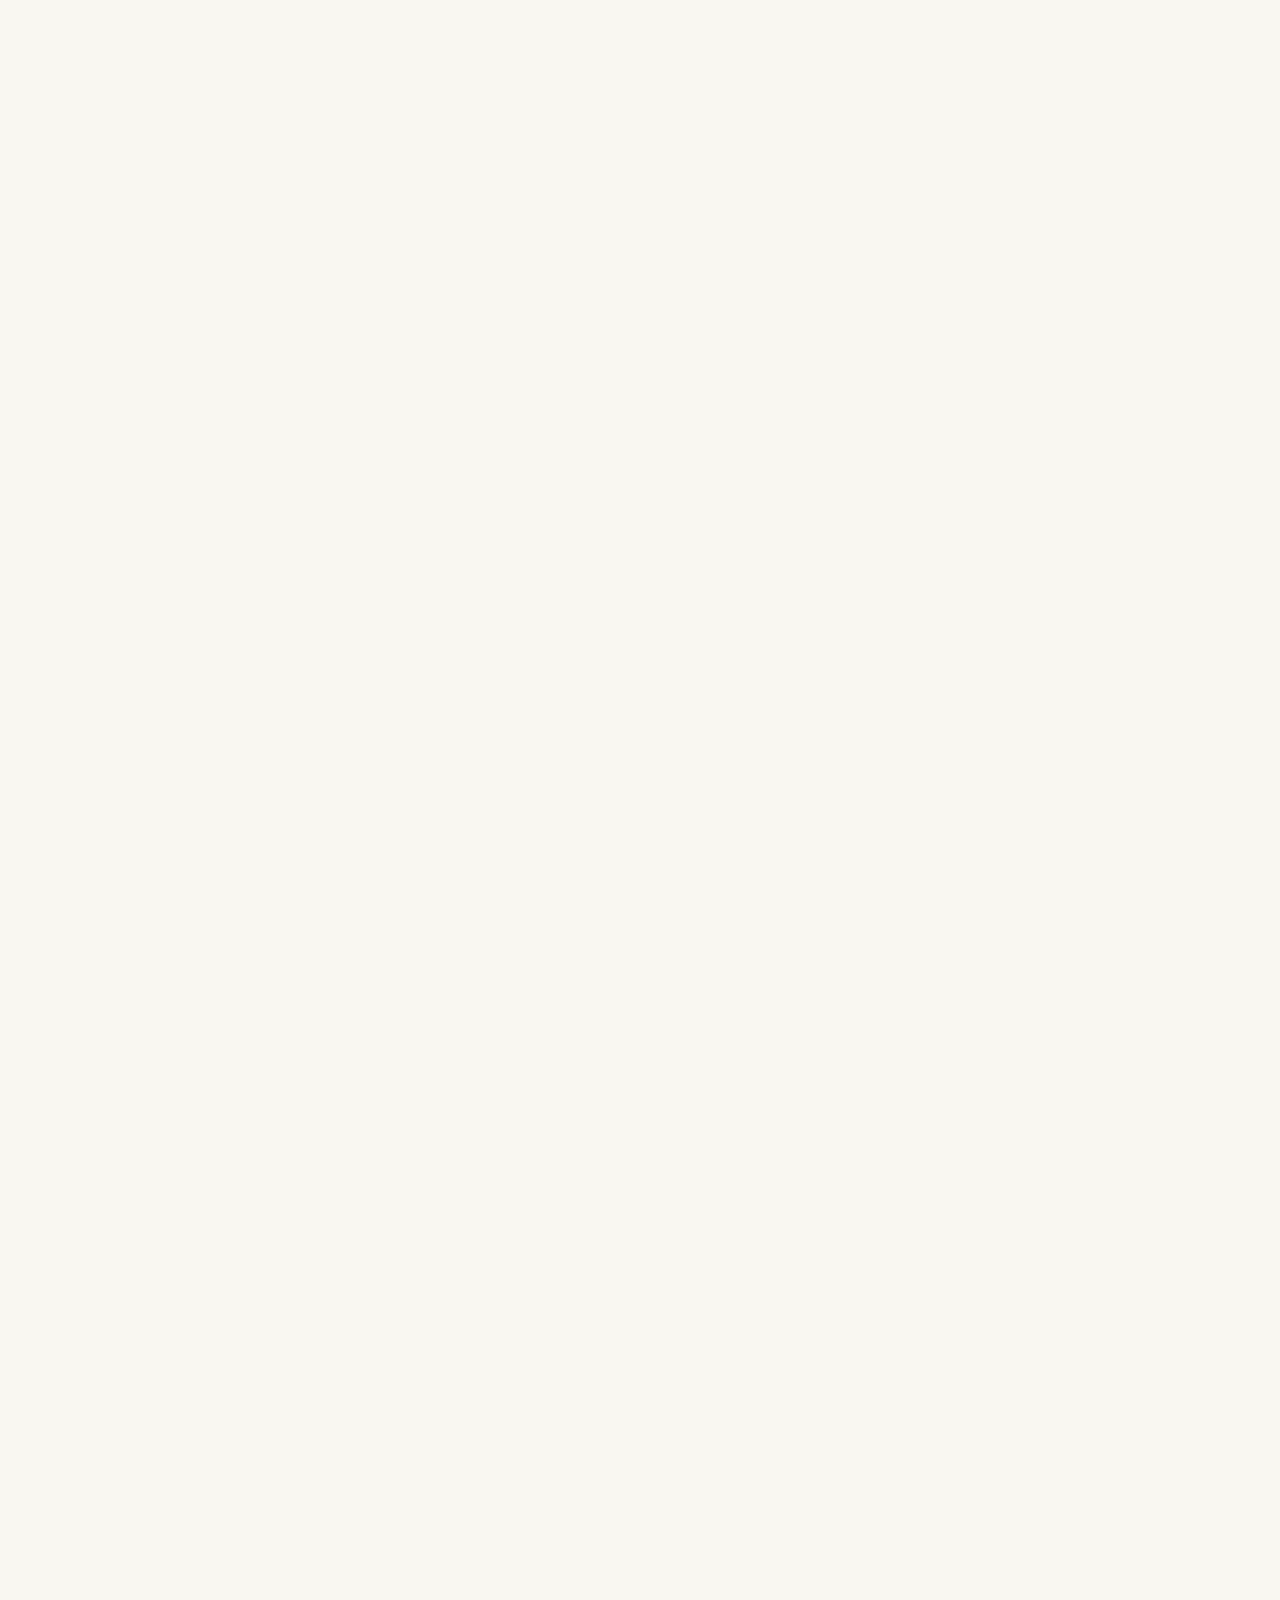
==== commit 8c9dd4d0: "Add order form and site security Co-authored-by: Copilot <223556219+Copilot@users.noreply.github.com" ====
--- a/index.html
+++ b/index.html
@@ -3,12 +3,14 @@
 <head>
 <meta charset="UTF-8">
 <meta name="viewport" content="width=device-width, initial-scale=1, viewport-fit=cover">
+<meta http-equiv="Content-Security-Policy" content="default-src 'self'; base-uri 'self'; object-src 'none'; script-src 'self'; style-src 'self' https://fonts.googleapis.com; font-src 'self' https://fonts.gstatic.com; img-src 'self' data:; connect-src 'self' https://formspree.io; form-action 'self' https://formspree.io; frame-src 'none'; upgrade-insecure-requests">
+<meta name="referrer" content="strict-origin-when-cross-origin">
 <title>بيتك BTEC — دليلك الأول لتخصصات BTEC</title>
 <link rel="preconnect" href="https://fonts.googleapis.com">
 <link rel="preconnect" href="https://fonts.gstatic.com" crossorigin>
 <link href="https://fonts.googleapis.com/css2?family=Cairo:wght@400;500;600;700;800&display=swap" rel="stylesheet">
-<script>document.documentElement.classList.add("js-enabled");</script>
 <link rel="stylesheet" href="style.css">
+<script src="site.js" defer></script>
 </head>
 <body>
 
@@ -110,25 +112,5 @@
   </div>
 </footer>
 
-<script>
-  // Reveal content as it enters the viewport; keep it visible without motion support.
-  const revealItems = document.querySelectorAll("[data-reveal]");
-  const reduceMotion = window.matchMedia("(prefers-reduced-motion: reduce)").matches;
-
-  if (!("IntersectionObserver" in window) || reduceMotion) {
-    revealItems.forEach((item) => item.classList.add("is-visible"));
-  } else {
-    const revealObserver = new IntersectionObserver((entries, observer) => {
-      entries.forEach((entry) => {
-        if (entry.isIntersecting) {
-          entry.target.classList.add("is-visible");
-          observer.unobserve(entry.target);
-        }
-      });
-    }, { threshold: 0.12, rootMargin: "0px 0px -32px 0px" });
-
-    revealItems.forEach((item) => revealObserver.observe(item));
-  }
-</script>
 </body>
 </html>
